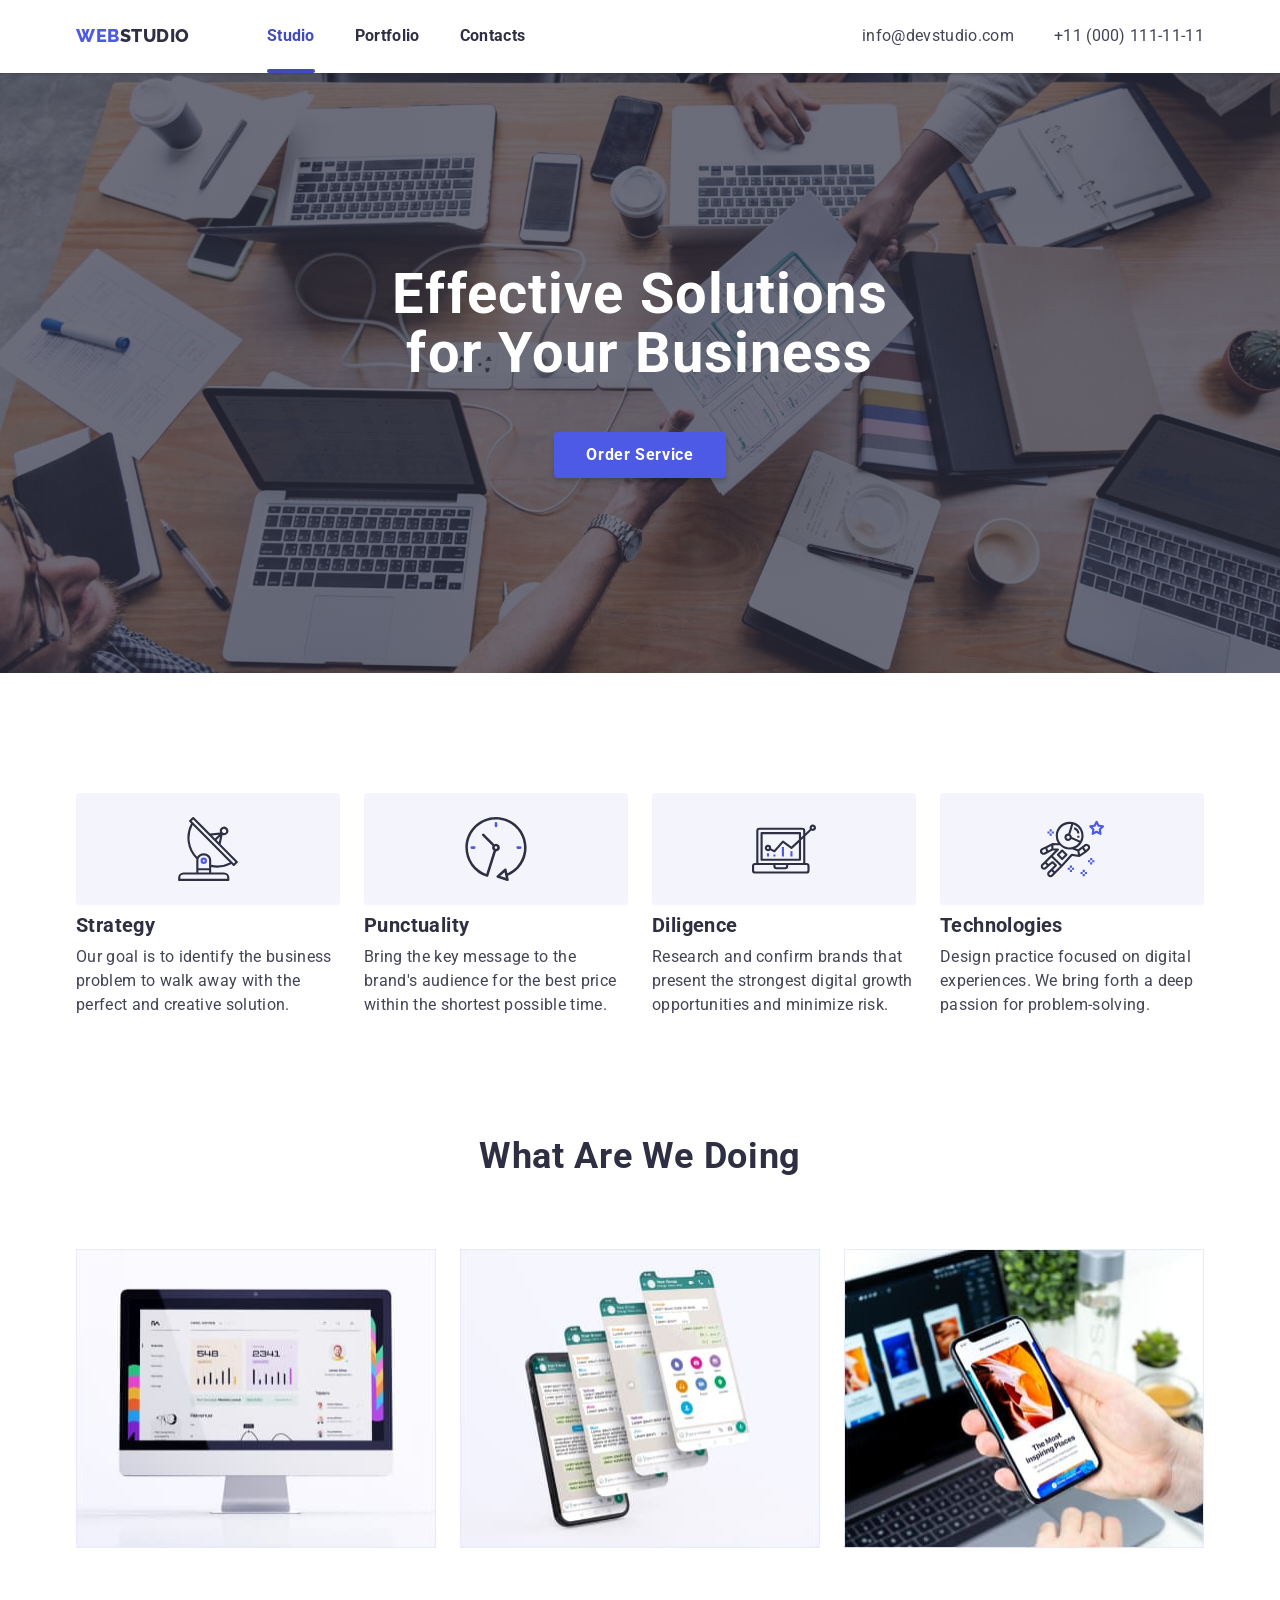
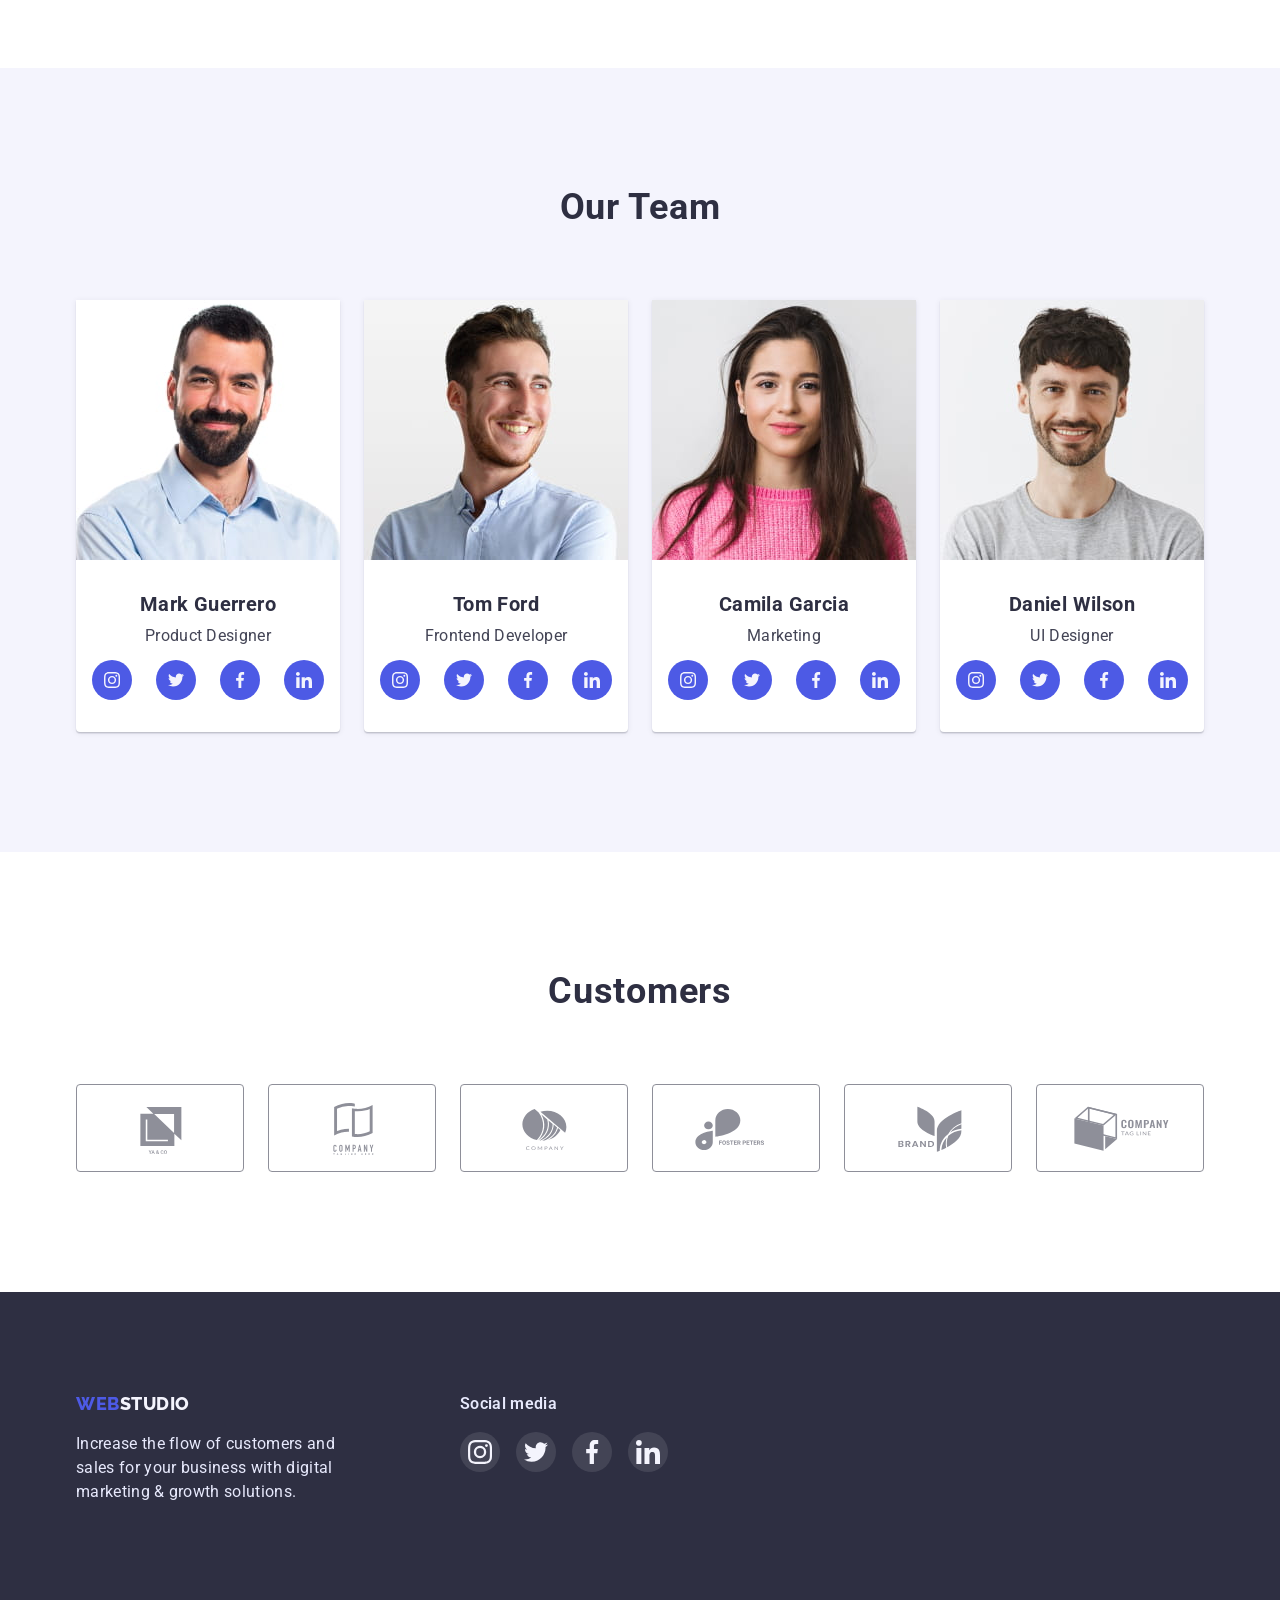
==== index.html @ 2452eb6a "Initial commit" ====
<!DOCTYPE html>
<html lang="en">
	<head>
		<meta charset="UTF-8" />
		<meta http-equiv="X-UA-Compatible" content="IE=edge" />
		<meta name="viewport" content="width=device-width, initial-scale=1.0" />
		<title>Web Studio</title>

		<link rel="icon" href="favicon.ico" type="image/x-icon" />

		<link rel="preconnect" href="https://fonts.googleapis.com" />
		<link rel="preconnect" href="https://fonts.gstatic.com" crossorigin />
		<link
			href="https://fonts.googleapis.com/css2?family=Raleway:wght@800&family=Roboto:wght@400;500;700;900&display=swap"
			rel="stylesheet"
		/>
		<link
			rel="stylesheet"
			href="https://cdnjs.cloudflare.com/ajax/libs/modern-normalize/1.0.0/modern-normalize.min.css"
		/>
		<link rel="stylesheet" href="./css/style.css" />
	</head>

	<body>
		<header class="page-header">
			<!--Navigation menu-->
			<div class="container header-nav">
				<nav class="navigation">
					<a href="./index.html" class="logo-link">
						Web
						<span class="logo-name">Studio</span>
					</a>

					<ul class="nav-list">
						<li class="nav-item">
							<a href="./index.html" class="nav-link current">Studio</a>
						</li>
						<li class="nav-item">
							<a href="./portfolio.html" class="nav-link">Portfolio</a>
						</li>
						<li class="nav-item">
							<a href="" class="nav-link">Contacts</a>
						</li>
					</ul>
				</nav>

				<!--Contacts-->
				<ul class="contacts-list">
					<li class="contacts-item">
						<a class="contacts-link" href="mailto:info@devstudio.com">info@devstudio.com</a>
					</li>
					<li class="contacts-item"><a class="contacts-link" href="tel:+110001111111">+11 (000) 111-11-11</a></li>
				</ul>
			</div>
		</header>

		<main>
			<!--Hero-->
			<section class="hero">
				<div class="backdrop is-hidden" data-modal>
					<div class="modal">
						<button data-modal-close class="close-modal">
							<svg width="8" height="8">
								<use xlink:href="./images/icons.svg#close"></use>
							</svg>
						</button>
					</div>
				</div>
				<div class="container">
					<h1 class="hero-header">Effective Solutions for Your Business</h1>
					<button data-modal-open class="hero-button" type="button">Order Service</button>
				</div>
			</section>

			<!--Section 1  FEATURE-->
			<section class="features section">
				<div class="container">
					<h2 class="visually-hidden">Features</h2>

					<ul class="feature-list">
						<li class="feature-item">
							<div class="feature-icon">
								<svg width="64" height="64" class="">
									<use xlink:href="./images/icons.svg#antenna"></use>
								</svg>
							</div>
							<h3 class="section-title">Strategy</h3>
							<p class="section-text">
								Our goal is to identify the business problem to walk away with the perfect and creative solution.
							</p>
						</li>
						<li class="feature-item">
							<div class="feature-icon">
								<svg width="64" height="64" class="">
									<use xlink:href="./images/icons.svg#clock"></use>
								</svg>
							</div>
							<h3 class="section-title">Punctuality</h3>
							<p class="section-text">
								Bring the key message to the brand's audience for the best price within the shortest possible time.
							</p>
						</li>
						<li class="feature-item">
							<div class="feature-icon">
								<svg width="64" height="64" class="">
									<use xlink:href="./images/icons.svg#diagram"></use>
								</svg>
							</div>
							<h3 class="section-title">Diligence</h3>
							<p class="section-text">
								Research and confirm brands that present the strongest digital growth opportunities and minimize risk.
							</p>
						</li>
						<li class="feature-item">
							<div class="feature-icon">
								<svg width="64" height="64" class="">
									<use xlink:href="./images/icons.svg#astronaut"></use>
								</svg>
							</div>
							<h3 class="section-title">Technologies</h3>
							<p class="section-text">
								Design practice focused on digital experiences. We bring forth a deep passion for problem-solving.
							</p>
						</li>
					</ul>
				</div>
			</section>

			<!--Section 2   WORK-->
			<section class="work section no-padding-top">
				<div class="container">
					<h2 class="section-header">What are we doing</h2>
					<ul class="work-list">
						<li class="work-item">
							<img src="./images/img.jpg" alt="desktop" width="360" />
						</li>
						<li class="work-item">
							<img src="./images/img1.jpg" alt="mobile" width="360" />
						</li>
						<li class="work-item">
							<img src="./images/img2.jpg" alt="sync" width="360" />
						</li>
					</ul>
				</div>
			</section>

			<!--Section 3    TEAM-->
			<section class="team section">
				<div class="container">
					<h2 class="section-header">Our team</h2>
					<ul class="team-list">
						<li class="team-item">
							<img class="card-img" src="./images/mark.jpg" alt="photo mark" width="264" />
							<div class="under-card">
								<h3 class="section-title team-name">Mark Guerrero</h3>
								<p class="team-position section-text">Product Designer</p>
								<ul class="social-list">
									<li class="social-item">
										<a
											href="https://instagram.com"
											target="_blank"
											rel="norefferer noopener nofollow"
											class="social-link"
										>
											<svg width="16" height="16" class="">
												<use xlink:href="./images/icons.svg#inst"></use>
											</svg>
										</a>
									</li>
									<li class="social-item">
										<a
											href="https://twitter.com"
											target="_blank"
											rel="norefferer noopener nofollow"
											class="social-link"
										>
											<svg width="16" height="16" class="">
												<use xlink:href="./images/icons.svg#twt"></use>
											</svg>
										</a>
									</li>
									<li class="social-item">
										<a href="https://fb.com" target="_blank" rel="norefferer noopener nofollow" class="social-link">
											<svg width="16" height="16" class="">
												<use xlink:href="./images/icons.svg#fb"></use>
											</svg>
										</a>
									</li>
									<li class="social-item">
										<a
											href="https://linkedin.com"
											target="_blank"
											rel="norefferer noopener nofollow"
											class="social-link"
										>
											<svg width="16" height="16" class="">
												<use xlink:href="./images/icons.svg#in"></use>
											</svg>
										</a>
									</li>
								</ul>
							</div>
						</li>
						<li class="team-item">
							<img class="card-img" src="./images/tom.jpg" alt="photo tom" width="264" />
							<div class="under-card">
								<h3 class="section-title team-name">Tom Ford</h3>
								<p class="team-position section-text">Frontend Developer</p>
								<ul class="social-list">
									<li class="social-item">
										<a
											href="https://instagram.com"
											target="_blank"
											rel="norefferer noopener nofollow"
											class="social-link"
										>
											<svg width="16" height="16" class="">
												<use xlink:href="./images/icons.svg#inst"></use>
											</svg>
										</a>
									</li>
									<li class="social-item">
										<a
											href="https://twitter.com"
											target="_blank"
											rel="norefferer noopener nofollow"
											class="social-link"
										>
											<svg width="16" height="16" class="">
												<use xlink:href="./images/icons.svg#twt"></use>
											</svg>
										</a>
									</li>
									<li class="social-item">
										<a href="https://fb.com" target="_blank" rel="norefferer noopener nofollow" class="social-link">
											<svg width="16" height="16" class="">
												<use xlink:href="./images/icons.svg#fb"></use>
											</svg>
										</a>
									</li>
									<li class="social-item">
										<a
											href="https://linkedin.com"
											target="_blank"
											rel="norefferer noopener nofollow"
											class="social-link"
										>
											<svg width="16" height="16" class="">
												<use xlink:href="./images/icons.svg#in"></use>
											</svg>
										</a>
									</li>
								</ul>
							</div>
						</li>
						<li class="team-item">
							<img class="card-img" src="./images/camila.jpg" alt="photo camila" width="264" />
							<div class="under-card">
								<h3 class="section-title team-name">Camila Garcia</h3>
								<p class="team-position section-text">Marketing</p>
								<ul class="social-list">
									<li class="social-item">
										<a
											href="https://instagram.com"
											target="_blank"
											rel="norefferer noopener nofollow"
											class="social-link"
										>
											<svg width="16" height="16" class="">
												<use xlink:href="./images/icons.svg#inst"></use>
											</svg>
										</a>
									</li>
									<li class="social-item">
										<a
											href="https://twitter.com"
											target="_blank"
											rel="norefferer noopener nofollow"
											class="social-link"
										>
											<svg width="16" height="16" class="">
												<use xlink:href="./images/icons.svg#twt"></use>
											</svg>
										</a>
									</li>
									<li class="social-item">
										<a href="https://fb.com" target="_blank" rel="norefferer noopener nofollow" class="social-link">
											<svg width="16" height="16" class="">
												<use xlink:href="./images/icons.svg#fb"></use>
											</svg>
										</a>
									</li>
									<li class="social-item">
										<a
											href="https://linkedin.com"
											target="_blank"
											rel="norefferer noopener nofollow"
											class="social-link"
										>
											<svg width="16" height="16" class="">
												<use xlink:href="./images/icons.svg#in"></use>
											</svg>
										</a>
									</li>
								</ul>
							</div>
						</li>
						<li class="team-item">
							<img class="card-img" src="./images/daniel.jpg" alt="photo daniel" width="264" />
							<div class="under-card">
								<h3 class="section-title team-name">Daniel Wilson</h3>
								<p class="team-position section-text">UI Designer</p>
								<ul class="social-list">
									<li class="social-item">
										<a
											href="https://instagram.com"
											target="_blank"
											rel="norefferer noopener nofollow"
											class="social-link"
										>
											<svg width="16" height="16" class="">
												<use xlink:href="./images/icons.svg#inst"></use>
											</svg>
										</a>
									</li>
									<li class="social-item">
										<a
											href="https://twitter.com"
											target="_blank"
											rel="norefferer noopener nofollow"
											class="social-link"
										>
											<svg width="16" height="16" class="">
												<use xlink:href="./images/icons.svg#twt"></use>
											</svg>
										</a>
									</li>
									<li class="social-item">
										<a href="https://fb.com" target="_blank" rel="norefferer noopener nofollow" class="social-link">
											<svg width="16" height="16" class="">
												<use xlink:href="./images/icons.svg#fb"></use>
											</svg>
										</a>
									</li>
									<li class="social-item">
										<a
											href="https://linkedin.com"
											target="_blank"
											rel="norefferer noopener nofollow"
											class="social-link"
										>
											<svg width="16" height="16" class="">
												<use xlink:href="./images/icons.svg#in"></use>
											</svg>
										</a>
									</li>
								</ul>
							</div>
						</li>
					</ul>
				</div>
			</section>
		</main>

		<!--Section 4 CUSTOMERS-->
		<section class="customers section">
			<div class="container">
				<h2 class="section-header">Customers</h2>
				<ul class="customers-list">
					<li class="customers-item">
						<a class="customers-link" target="_blank" rel="norefferer noopener nofollow" href="">
							<svg width="104" height="56">
								<use xlink:href="./images/icons.svg#client1"></use>
							</svg>
						</a>
					</li>
					<li class="customers-item">
						<a class="customers-link" target="_blank" rel="norefferer noopener nofollow" href="">
							<svg class="customer-svg" width="104" height="56">
								<use xlink:href="./images/icons.svg#client2"></use>
							</svg>
						</a>
					</li>
					<li class="customers-item">
						<a class="customers-link" target="_blank" rel="norefferer noopener nofollow" href="">
							<svg width="104" height="56">
								<use xlink:href="./images/icons.svg#client3"></use>
							</svg>
						</a>
					</li>
					<li class="customers-item">
						<a class="customers-link" target="_blank" rel="norefferer noopener nofollow" href="">
							<svg width="104" height="56">
								<use xlink:href="./images/icons.svg#client4"></use>
							</svg>
						</a>
					</li>
					<li class="customers-item">
						<a class="customers-link" target="_blank" rel="norefferer noopener nofollow" href="">
							<svg width="104" height="56">
								<use xlink:href="./images/icons.svg#client5"></use>
							</svg>
						</a>
					</li>
					<li class="customers-item">
						<a class="customers-link" target="_blank" rel="norefferer noopener nofollow" href="">
							<svg width="104" height="56">
								<use xlink:href="./images/icons.svg#client6"></use>
							</svg>
						</a>
					</li>
				</ul>
			</div>
		</section>

		<!--Footer-->
		<footer class="footer">
			<div class="container footer-flex">
				<div class="footer-left">
					<a href="./index.html" class="logo-link">
						Web
						<span class="logo-namef">Studio</span>
					</a>
					<p class="footer-text-left">
						Increase the flow of customers and sales for your business with digital marketing & growth solutions.
					</p>
				</div>
				<div class="footer-right">
					<p class="footer-text-right">Social media</p>
					<ul class="social-list">
						<li class="social-item">
							<a
								href="https://instagram.com"
								target="_blank"
								rel="norefferer noopener nofollow"
								class="social-link footer-social"
							>
								<svg class="social-icon" height="24" width="24">
									<use xlink:href="./images/icons.svg#inst"></use>
								</svg>
							</a>
						</li>
						<li class="social-item">
							<a
								href="https://twitter.com"
								target="_blank"
								rel="norefferer noopener nofollow"
								class="social-link footer-social"
							>
								<svg class="social-icon" height="24" width="24">
									<use xlink:href="./images/icons.svg#twt"></use>
								</svg>
							</a>
						</li>
						<li class="social-item">
							<a
								href="https://fb.com"
								target="_blank"
								rel="norefferer noopener nofollow"
								class="social-link footer-social"
							>
								<svg class="social-icon" height="24" width="24">
									<use xlink:href="./images/icons.svg#fb"></use>
								</svg>
							</a>
						</li>
						<li class="social-item">
							<a
								href="https://linkedin.com"
								target="_blank"
								rel="norefferer noopener nofollow"
								class="social-link footer-social"
							>
								<svg class="social-icon" height="24" width="24">
									<use xlink:href="./images/icons.svg#in"></use>
								</svg>
							</a>
						</li>
					</ul>
				</div>
			</div>
		</footer>

		<script>
			const { height: pageHeaderHeight } = document.querySelector(".page-header").getBoundingClientRect();

			document.body.style.paddingTop = `${pageHeaderHeight}px`;
		</script>

		<script src="./js/modal.js"></script>
	</body>
</html>
---- css/style.css ----
/*================ GLOBAL ====================*/
:root {
	--primary-text-color: #434455;
	--secondary-txt-color: #e7e9fc;
	--title-text-color: #2e2f42;
	--accent-color: #4d5ae5;
	--bg-color: #ffffff;
	--secondary-color: #f4f4fd;
	--btn-hover-color: #404bbf;
	--sechover-color: #31d0aa;
}
body {
	font-family: "Roboto", sans-serif;
	font-size: 16px;
	letter-spacing: 0.02em;
	color: var(--primary-text-color);
	background-color: var(--bg-color);
}
p,
h1,
h2,
h3,
h4,
h5,
h6 {
	margin: 0;
}
img {
	display: block;
	max-width: 100%;
	height: auto;
}
button {
	display: block;
	cursor: pointer;
	border: none;
	border-radius: 4px;
}
ul,
ol {
	list-style: none;
	padding-left: none;
	margin: 0;
	padding: 0;
}
a {
	text-decoration: none;
	color: inherit;
	cursor: pointer;
}
button {
	cursor: pointer;
}
.section {
	padding-top: 120px;
	padding-bottom: 120px;

	/* outline: 2px dashed lime; */
}
.section.no-padding-top {
	padding-top: 0;
}

.container {
	width: 1158px;
	margin-left: auto;
	margin-right: auto;
	padding-left: 15px;
	padding-right: 15px;

	/* outline: 2px dashed tomato; */
}

.card-item,
.team-item {
	/* outline: 2px dashed palegreen; */
}

/* .link {
	text-decoration: none;
	color: inherit;
}
.list {
	list-style: none;
	margin: 0;
	padding: 0;
} */

.visually-hidden {
	position: absolute;
	width: 1px;
	height: 1px;
	margin: -1px;
	border: 0;
	padding: 0;

	white-space: nowrap;
	clip-path: inset(100%);
	clip: rect(0 0 0 0);
	overflow: hidden;
}

/*===================== LOGO ===========================*/
.logo-link {
	display: flex;
	font-family: "Raleway";
	font-weight: 800;
	font-size: 18px;
	line-height: 1.33;
	letter-spacing: 0.03em;
	text-transform: uppercase;
	color: var(--accent-color);
}
.logo-name {
	color: var(--title-text-color);
}

/*======================= HEADER =======================*/
.page-header {
	box-shadow: 0px 2px 1px rgba(46, 47, 66, 0.08), 0px 1px 1px rgba(46, 47, 66, 0.16), 0px 1px 6px rgba(46, 47, 66, 0.08);
	background-color: var(--bg-color);

	width: 100%;
	position: fixed;
	top: 0;
	left: 50%;
	transform: translateX(-50%);
	z-index: 2;
}

/*===================== NAVIGATION ======================*/
.header-nav {
	display: flex;
	align-items: center;
}
.navigation {
	display: flex;
	align-items: center;
}
.nav-list {
	display: flex;
	margin-left: 77px;
}

.nav-list .nav-item:not(:last-child) {
	margin-right: 40px;
}

.nav-link {
	font-size: 16px;
	line-height: 0.66;
	letter-spacing: 0.02em;
	font-weight: 700;
	color: var(--title-text-color);
	padding-top: 31px;
	padding-bottom: 31px;
	display: block;

	transition-duration: 250ms;
	transition-timing-function: cubic-bezier(0.4, 0, 0.2, 1);
	transition-property: color;
}

.nav-link:hover,
.nav-link:focus {
	color: var(--accent-color);
}

.nav-link:active {
	color: var(--btn-hover-color);
}

.current {
	color: var(--btn-hover-color);
	position: relative;
}
.current::after {
	position: absolute;
	bottom: 0;
	left: 0;

	content: "";
	display: block;
	width: 100%;
	height: 4px;
	border-radius: 2px;
	background-color: var(--btn-hover-color);
}

.nav-item {
}

.contacts-list {
	display: flex;
	margin-left: auto;
}

.contacts-link {
	font-size: 16px;
	line-height: 0.66;
	letter-spacing: 0.02em;
	color: var(--primary-text-color);
	padding-top: 31px;
	padding-bottom: 31px;
	display: block;

	transition-duration: 250ms;
	transition-timing-function: cubic-bezier(0.4, 0, 0.2, 1);
	transition-property: color;
}

.contacts-link:hover,
.contacts-link:focus {
	color: var(--accent-color);
}

.contacts-list .contacts-item + .contacts-item {
	margin-left: 40px;
}

/*======================== MAIN PAGE ========================*/

/*========================== HERO ===========================*/
.hero {
	text-align: center;
	padding: 192px 0;
	height: 600px;
	max-width: 1440px;
	background-color: var(--title-text-color);
	margin-left: auto;
	margin-right: auto;
	background-image: linear-gradient(to right, #2e2f42b3, #2e2f42b3), url(../images/hero-bg.jpg);
	background-size: cover;
	background-repeat: no-repeat;
}

.hero-header {
	font-weight: 700;
	font-size: 56px;
	line-height: 1.07;
	letter-spacing: 0.02em;

	color: var(--bg-color);

	width: 496px;
	margin: 0 auto;
	margin-bottom: 48px;
}

.hero-button {
	font-family: "Roboto", sans-serif;
	font-weight: 700;
	font-size: 16px;
	line-height: 0.84;
	letter-spacing: 0.04em;

	margin: 0 auto;
	color: var(--bg-color);
	background-color: var(--accent-color);
	box-shadow: 0px 4px 4px rgba(0, 0, 0, 0.15);
	border-radius: none;
	padding: 16px 32px;

	transition-duration: 250ms;
	transition-timing-function: cubic-bezier(0.4, 0, 0.2, 1);
	transition-property: background-color, color;
}

.hero-button:hover,
.hero-button:focus {
	background-color: var(--btn-hover-color);
}

.hero-button:active {
	background: var(--secondary-color);
	color: var(--accent-color);
}

.backdrop {
	position: fixed;
	z-index: 3;
	top: 0;
	left: 0;

	width: 100%;
	height: 100%;

	background-color: rgba(46, 47, 66, 0.4);
	opacity: 1;

	transition-duration: 250ms;
	transition-timing-function: cubic-bezier(0.4, 0, 0.2, 1);
	transition-property: opacity;
}

.backdrop.is-hidden {
	opacity: 0;
	pointer-events: none;
}

.backdrop.is-hidden .modal {
	transform: translate(-50%, -50%) scale(0.1);
	opacity: 0;
}

.modal {
	position: absolute;
	top: 50%;
	left: 50%;
	transform: translate(-50%, -50%) scale(1);
	opacity: 1;

	transition-duration: 250ms;
	transition-timing-function: cubic-bezier(0.4, 0, 0.2, 1);
	transition-property: transform, opacity;

	background: #fcfcfc;
	box-shadow: 0px 1px 1px rgba(0, 0, 0, 0.14), 0px 1px 3px rgba(0, 0, 0, 0.12), 0px 2px 1px rgba(0, 0, 0, 0.2);
	border-radius: 4px;

	width: 408px;
	height: 576px;
	padding: 24px;
}

.backdrop.is-hidden .close-modal {
	opacity: 0;
}

.close-modal {
	display: flex;
	align-items: center;
	justify-content: center;

	width: 24px;
	height: 24px;
	margin-left: auto;
	border: 1px solid rgba(0, 0, 0, 0.1);
	border-radius: 50%;
	fill: #000;

	opacity: 1;
	transition: background-color 250ms cubic-bezier(0.4, 0, 0.2, 1), fill 250ms cubic-bezier(0.4, 0, 0.2, 1),
		transform 2500ms cubic-bezier(0.4, 0, 0.2, 1), opacity 250ms cubic-bezier(0.4, 0, 0.2, 1);
}

.close-modal:hover,
.close-modal:focus {
	background-color: var(--accent-color);
	fill: var(--bg-color);
	transform: rotateZ(360deg);
}

/*======================= MAIN-CONTENT ==========================*/

.section-title {
	font-weight: 700;
	font-size: 20px;
	line-height: 1.2;
	letter-spacing: 0.02em;
	color: var(--title-text-color);

	margin-bottom: 8px;
}

.section-text {
	line-height: 1.5;
}

.section-header {
	font-weight: 700;
	font-size: 36px;
	line-height: 1.11;
	letter-spacing: 0.02em;
	text-align: center;
	text-transform: capitalize;
	color: var(--title-text-color);

	margin-bottom: 72px;
}

/*======================== FEATURE ========================*/

.feature-list {
	display: flex;
	margin-left: -12px;
	margin-right: -12px;
}

.feature-item {
	width: calc((100% - 24px * 3) / 4);
	margin-right: 12px;
	margin-left: 12px;
}
.feature-item .section-text {
	padding-bottom: 0;
}

.feature-icon {
	display: flex;
	align-items: center;
	justify-content: center;

	height: 112px;
	margin-bottom: 8px;

	border-radius: 4px;
	background-color: var(--secondary-color);
}

/*======================= WORK ==========================*/

.work {
}

.work-list {
	display: flex;
}

.work-item {
	width: calc((100% - 48px) / 3);
	margin-right: 24px;
}
.work-list .work-item:last-child {
	margin-right: 0;
}

/*=========================== TEAM ===========================*/

.team {
	background: var(--secondary-color);
}

.team-list {
	display: flex;
	justify-content: space-between;
	gap: 24px;
}

.team-item {
	background-color: var(--background-color);
	text-align: center;
	background: var(--bg-color);
	box-shadow: 0px 1px 6px rgba(46, 47, 66, 0.08), 0px 1px 1px rgba(46, 47, 66, 0.16), 0px 2px 1px rgba(46, 47, 66, 0.08);
	border-radius: 0px 0px 4px 4px;
}

.under-card {
	padding-top: 32px;
	padding-bottom: 32px;
}

.section-text.team-position {
	margin-bottom: 12px;
}

.social-list {
	display: flex;
	gap: 24px;
	justify-content: center;
}
.social-link {
	display: flex;
	height: 40px;
	width: 40px;

	align-items: center;
	justify-content: center;

	border-radius: 50%;
	background-color: var(--accent-color);

	transition-duration: 250ms;
	transition-timing-function: cubic-bezier(0.4, 0, 0.2, 1);
	transition-property: background-color;
}

.social-link:hover,
.social-link:focus {
	background-color: var(--btn-hover-color);
}

/*================== CUSTOMERS ==================*/
.customers-list {
	display: flex;
	gap: 24px;
}

.customers-link {
	display: flex;
	align-items: center;
	justify-content: center;

	width: 168px;
	height: 88px;

	border: 1px solid #8e8f99;
	border-radius: 4px;

	fill: #8e8f99;

	transition-duration: 250ms;
	transition-timing-function: cubic-bezier(0.4, 0, 0.2, 1);
	transition-property: fill, border-color;
}

.customers-link:hover,
.customers-link:focus {
	fill: var(--accent-color);
	border-color: var(--accent-color);
}

/*======================== FOOTER ===========================*/
.logo-namef {
	color: var(--secondary-color);
}

.footer {
	background-color: var(--title-text-color);
	padding-top: 100px;
	padding-bottom: 100px;
}

.footer-text-left {
	line-height: 1.5;
	color: var(--secondary-txt-color);
	margin-top: 16px;
	max-width: 264px;
}

.footer-text-right {
	font-weight: 600;
	margin-bottom: 16px;
	line-height: 1.5;
	color: var(--secondary-txt-color);
	margin-bottom: 16px;
}

.container.footer-flex {
	display: flex;
	gap: 120px;
}

.footer-right > .social-list {
	gap: 16px;
}

.social-link.footer-social {
	background-color: rgba(255, 255, 255, 0.1);

	transition-duration: 250ms;
	transition-timing-function: cubic-bezier(0.4, 0, 0.2, 1);
	transition-property: background-color;
}

.social-link.footer-social:hover,
.social-link.footer-social:focus {
	background-color: var(--sechover-color);
}

/*========================== PORTFOLIO PAGE =============================*/

/*========================== FILTERS ============================*/
.filter-btn {
	font-family: "Roboto", sans-serif;
	font-size: 16px;
	line-height: 1.5;
	letter-spacing: 0.04em;
	font-weight: 700;

	text-align: center;
	color: var(--accent-color);
	background-color: var(--secondary-color);

	padding: 12px 24px;
	border: 1px solid var(--secondary-txt-color);
	border-radius: 4px;

	transition-duration: 250ms;
	transition-timing-function: cubic-bezier(0.4, 0, 0.2, 1);
	transition-property: color, background-color, box-shadow, border;
}

.filter-btn:hover,
.filter-btn:focus {
	color: var(--bg-color);
	background-color: var(--accent-color);
	box-shadow: 0px 3px 1px rgba(0, 0, 0, 0.1), 0px 2px 1px rgba(0, 0, 0, 0.08), 0px 2px 2px rgba(0, 0, 0, 0.12);
	border: 1px solid var(--accent-color);
}

.filter-btn:active {
	color: var(--bg-color);
	background-color: var(--btn-hover-color);
}

.filter-list {
	margin-bottom: 72px;
	display: flex;
	justify-content: center;
	gap: 24px;
}

/*======================= PORTFOLIO CARD ROW ====================*/

.card-list {
	display: flex;
	flex-wrap: wrap;
}

.card-item {
	width: calc((100% - 48px) / 3);
	/*! ! ! ! ! ((100% - "кол-во маржинов в строке * на значение маржина"") / кол-во элементов в строке) ! ! ! ! */

	margin-right: 24px;
	margin-bottom: 40px;

	border: 1px solid #e7e9fc;
	box-shadow: 0px 1px 6px rgb(46 47 66 / 8%);
}

.card-link {
	display: block;

	transition-duration: 250ms;
	transition-timing-function: cubic-bezier(0.4, 0, 0.2, 1);
	transition-property: box-shadow;
}

.card-link .under-card {
	padding-left: 16px;
}

.card-link:hover,
.card-link:focus {
	box-shadow: 4px 5px 7px rgb(46 47 66 / 8%), 3px 4px 5px rgb(46 47 66 / 16%), 1px 4px 3px rgb(46 47 66 / 8%);
}

.box {
	position: relative;
	overflow: hidden;
}
.overlay {
	position: absolute;
	transform: translateY(101%);
	top: 0;
	left: 0;
	width: 100%;
	height: 100%;
	padding: 40px 32px 164px;

	font-size: 16px;
	line-height: 1.5;
	letter-spacing: 0.02em;
	color: var(--secondary-color);
	background-color: var(--accent-color);

	transition-duration: 250ms;
	transition-timing-function: cubic-bezier(0.4, 0, 0.2, 1);
	transition-property: transform;
}
.card-link:hover .overlay,
.card-link:focus .overlay {
	transform: translateY(0);
	opacity: 0.8;
}

.card-list .card-item:nth-child(3n) {
	margin-right: 0px;
}
.card-list .card-item:nth-last-child(-n + 3) {
	margin-bottom: 0px;
}
.stylish-txt {
	color: var(--secondary-color);
}

/* .card-item:not(:nth-last-child(-n + 3)) {
	margin-bottom: 40px;
}
.card-item:not(:nth-child(3n)) {
	margin-right: 24px;
} */

.card-img {
}
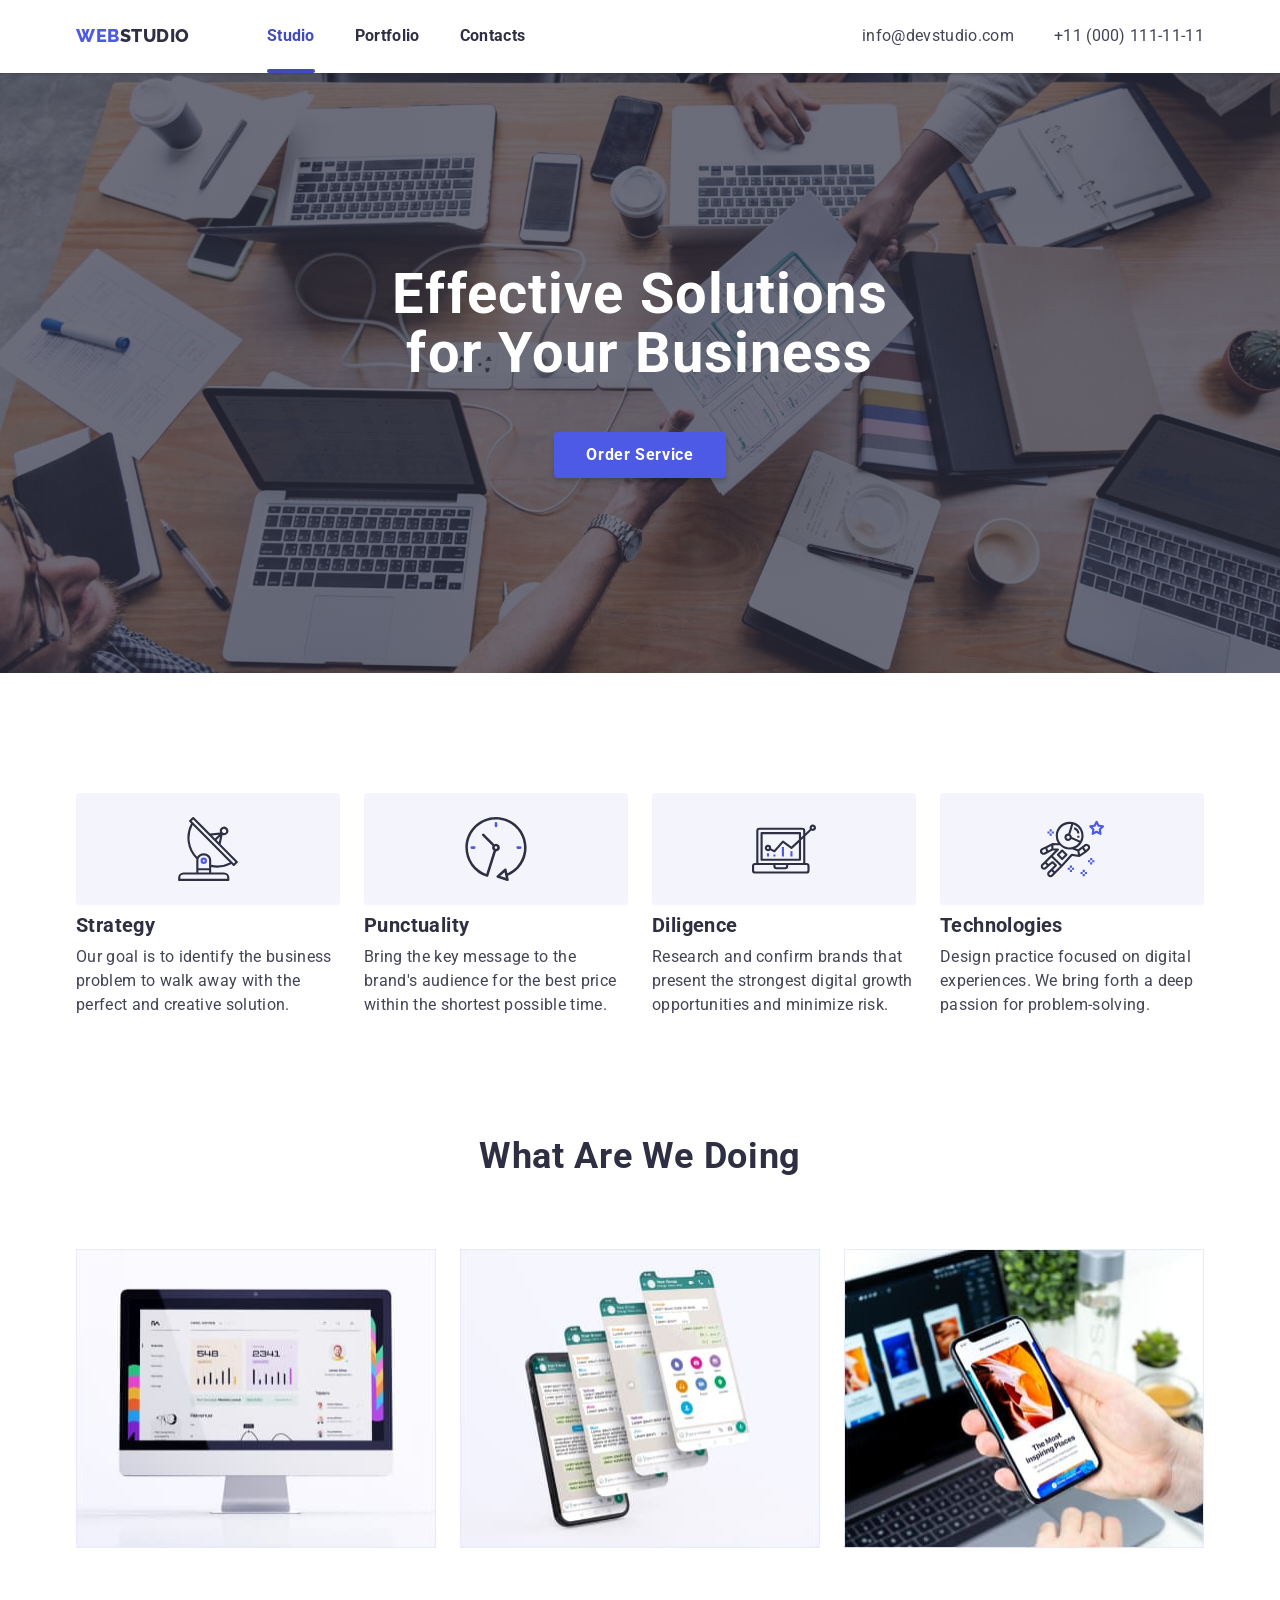
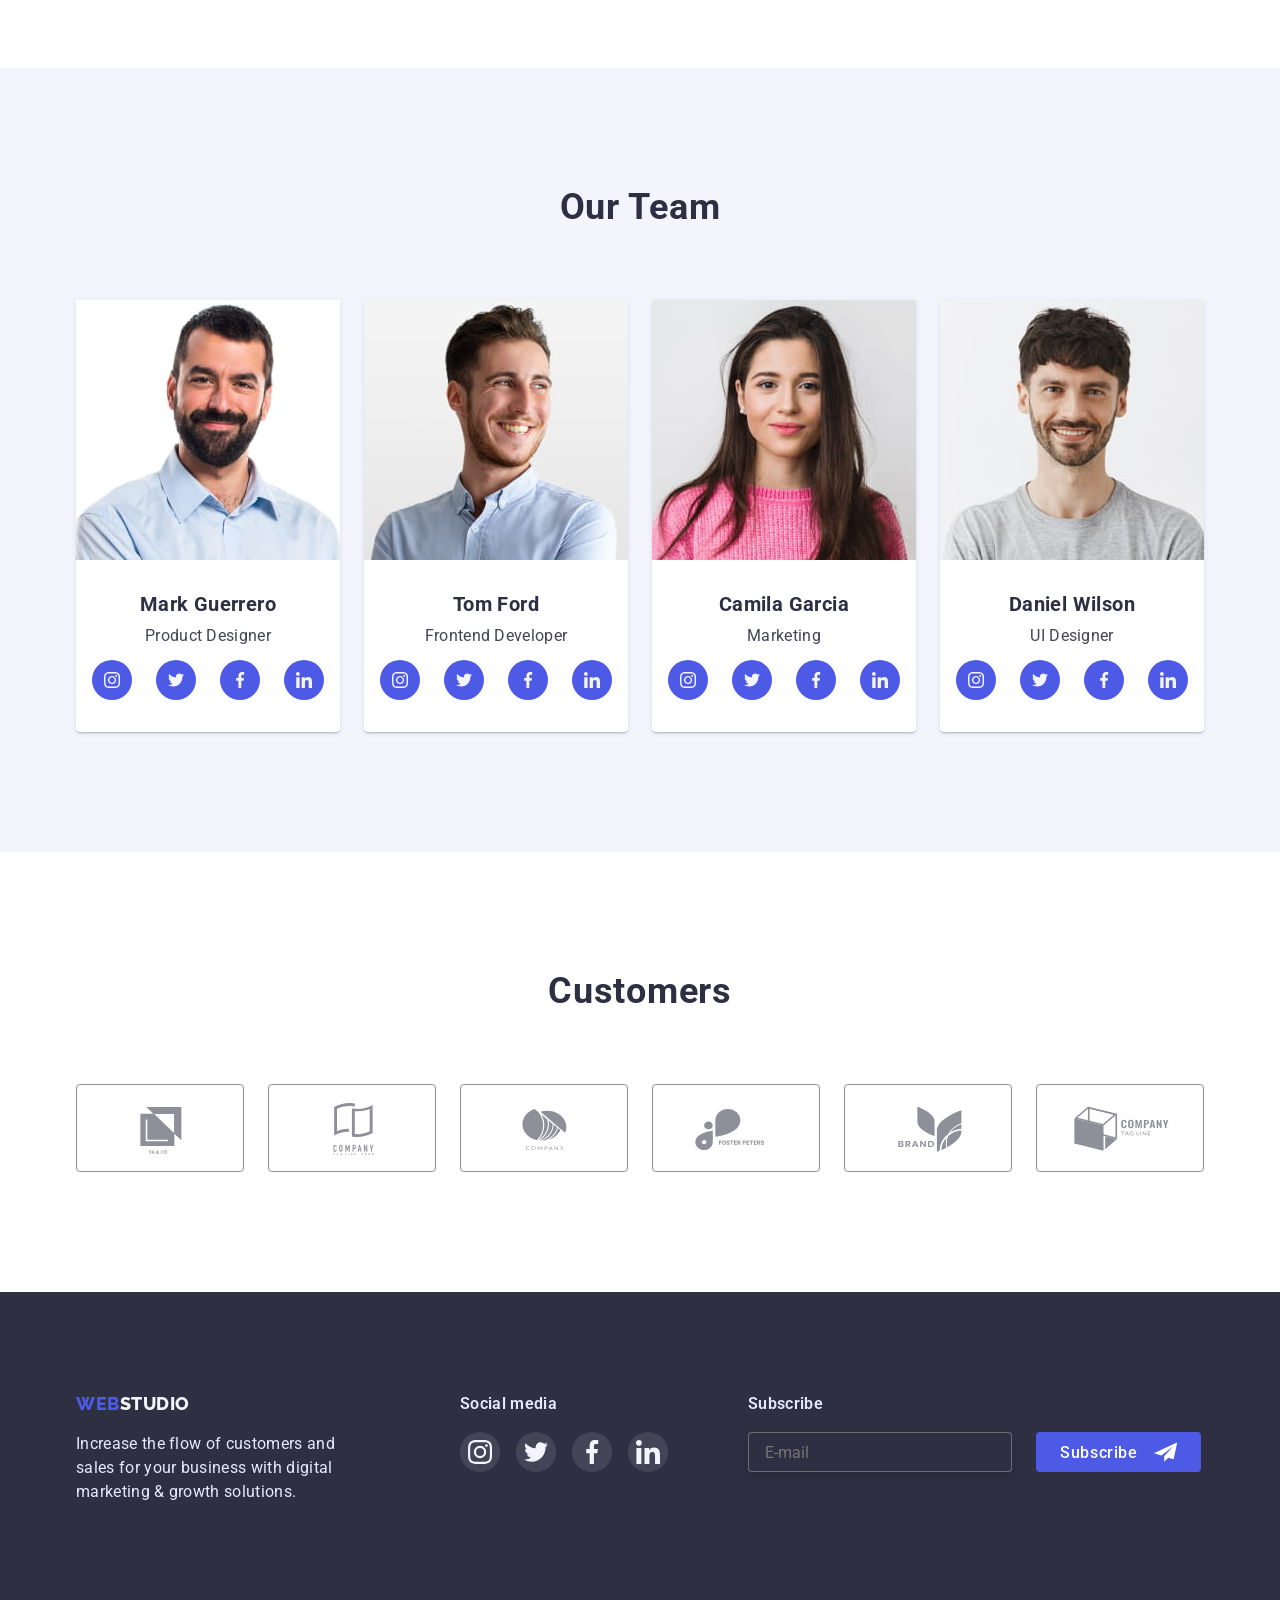
==== commit 1e602dd3: "add footer sub" ====
--- a/index.html
+++ b/index.html
@@ -478,6 +478,21 @@
 						</li>
 					</ul>
 				</div>
+
+				<form class="footer-subscribe">
+					<label class="footer-text-right" for="email">Subscribe</label>
+					<div class="flex-form">
+						<div>
+							<input class="subscribe-input" id="email" type="email" name="email" placeholder="E-mail" />
+						</div>
+						<button class="subscribe-btn" type="submit">
+							Subscribe
+							<svg width="24" height="24" class="subscribe-svg">
+								<use xlink:href="./images/icons.svg#subscribe"></use>
+							</svg>
+						</button>
+					</div>
+				</form>
 			</div>
 		</footer>
 
--- a/css/style.css
+++ b/css/style.css
@@ -538,11 +538,18 @@
 
 .container.footer-flex {
 	display: flex;
-	gap: 120px;
+}
+
+.footer-right {
+	margin-right: 80px;
 }
 
 .footer-right > .social-list {
 	gap: 16px;
+}
+
+.footer-left {
+	margin-right: 120px;
 }
 
 .social-link.footer-social {
@@ -556,6 +563,52 @@
 .social-link.footer-social:hover,
 .social-link.footer-social:focus {
 	background-color: var(--sechover-color);
+}
+
+.flex-form {
+	display: flex;
+	gap: 24px;
+	margin-top: 16px;
+}
+
+.subscribe-input {
+	width: 264px;
+	height: 40px;
+	padding: 8px 16px;
+
+	color: rgba(255, 255, 255, 0.6);
+	background-color: var(--title-text-color);
+	border: 1px solid rgba(255, 255, 255, 0.3);
+	filter: drop-shadow(0px 4px 4px rgba(0, 0, 0, 0.15));
+	border-radius: 4px;
+}
+
+.subscribe-btn {
+	display: flex;
+	align-items: center;
+	gap: 16px;
+
+	background-color: var(--accent-color);
+	color: #ffffff;
+	border-radius: 4px;
+
+	width: 165px;
+	height: 40px;
+	padding: 8px 24px;
+
+	font-family: "Roboto", sans-serif;
+	font-weight: 500;
+	font-size: 16px;
+	line-height: 0.84;
+	letter-spacing: 0.04em;
+}
+.subscribe-btn:hover,
+.subscribe-btn:focus {
+	background-color: var(--btn-hover-color);
+}
+
+.subscribe-svg {
+	right: 50%;
 }
 
 /*========================== PORTFOLIO PAGE =============================*/
